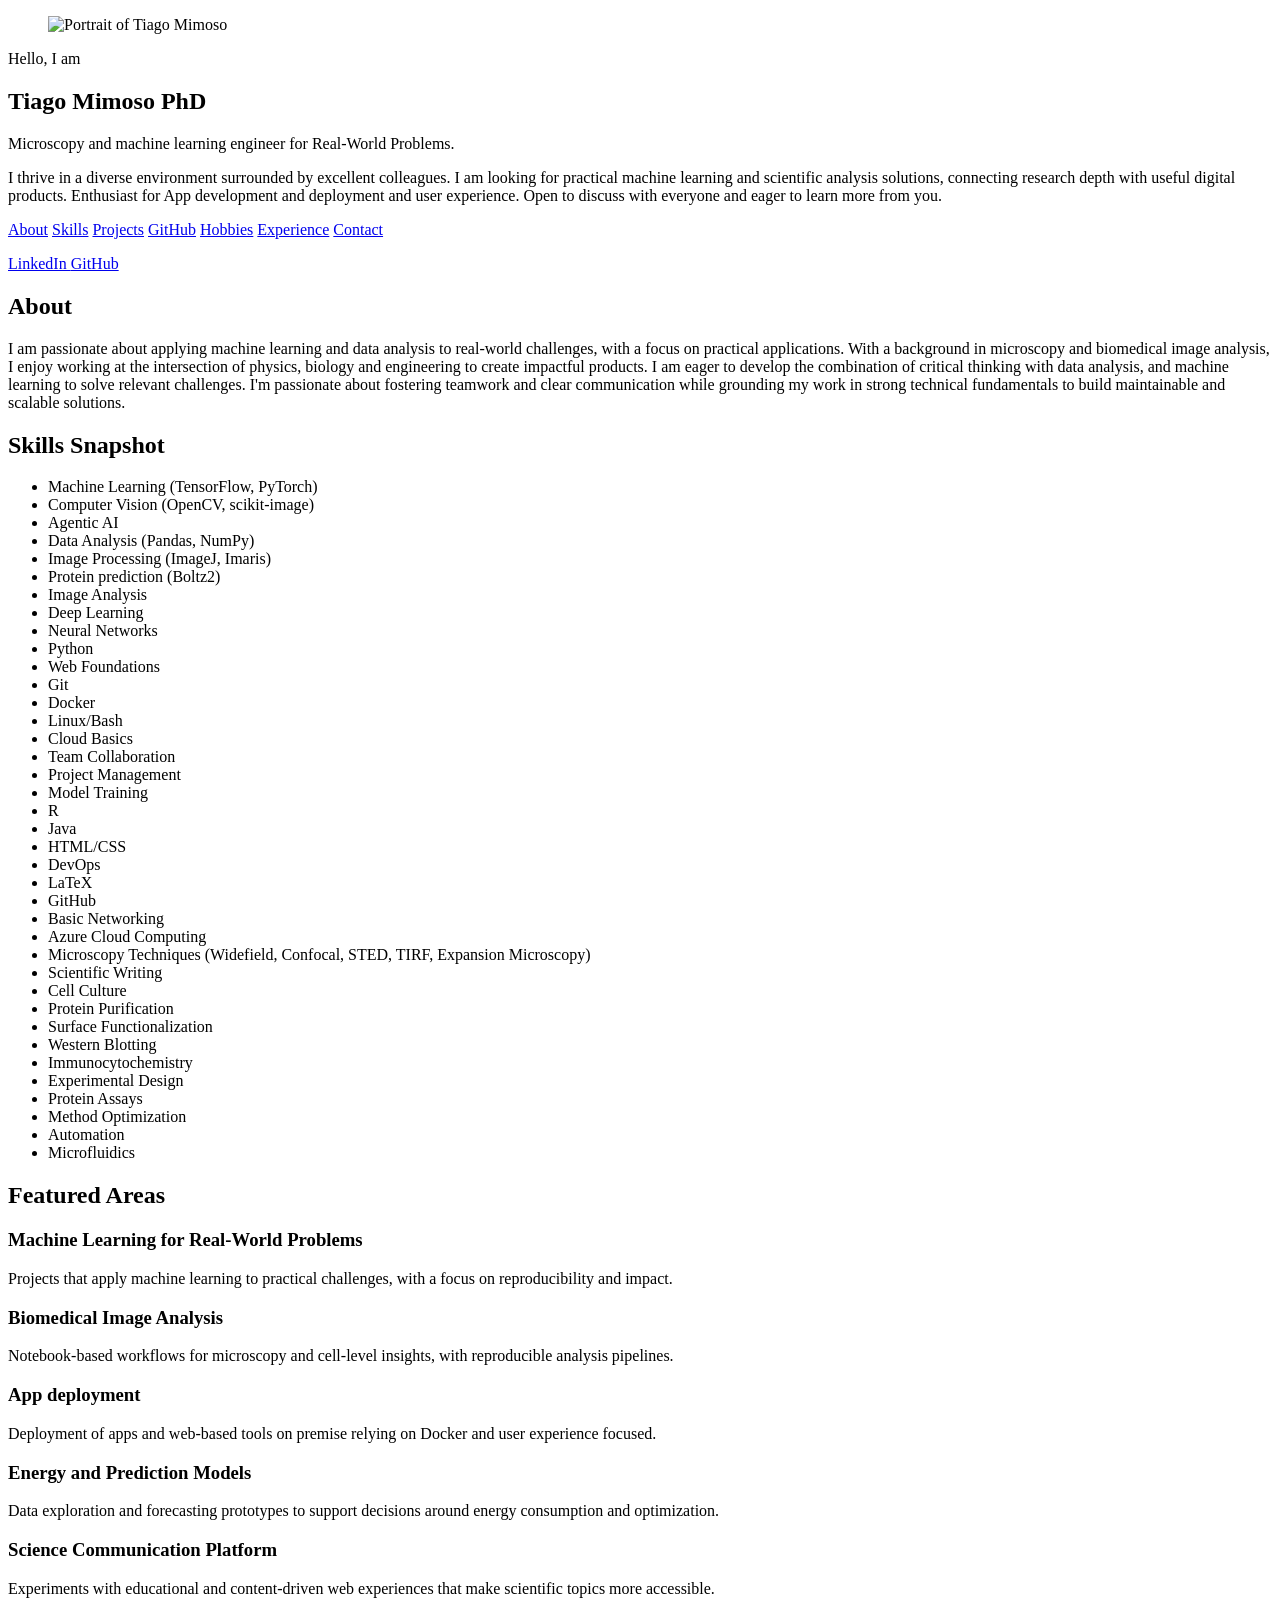
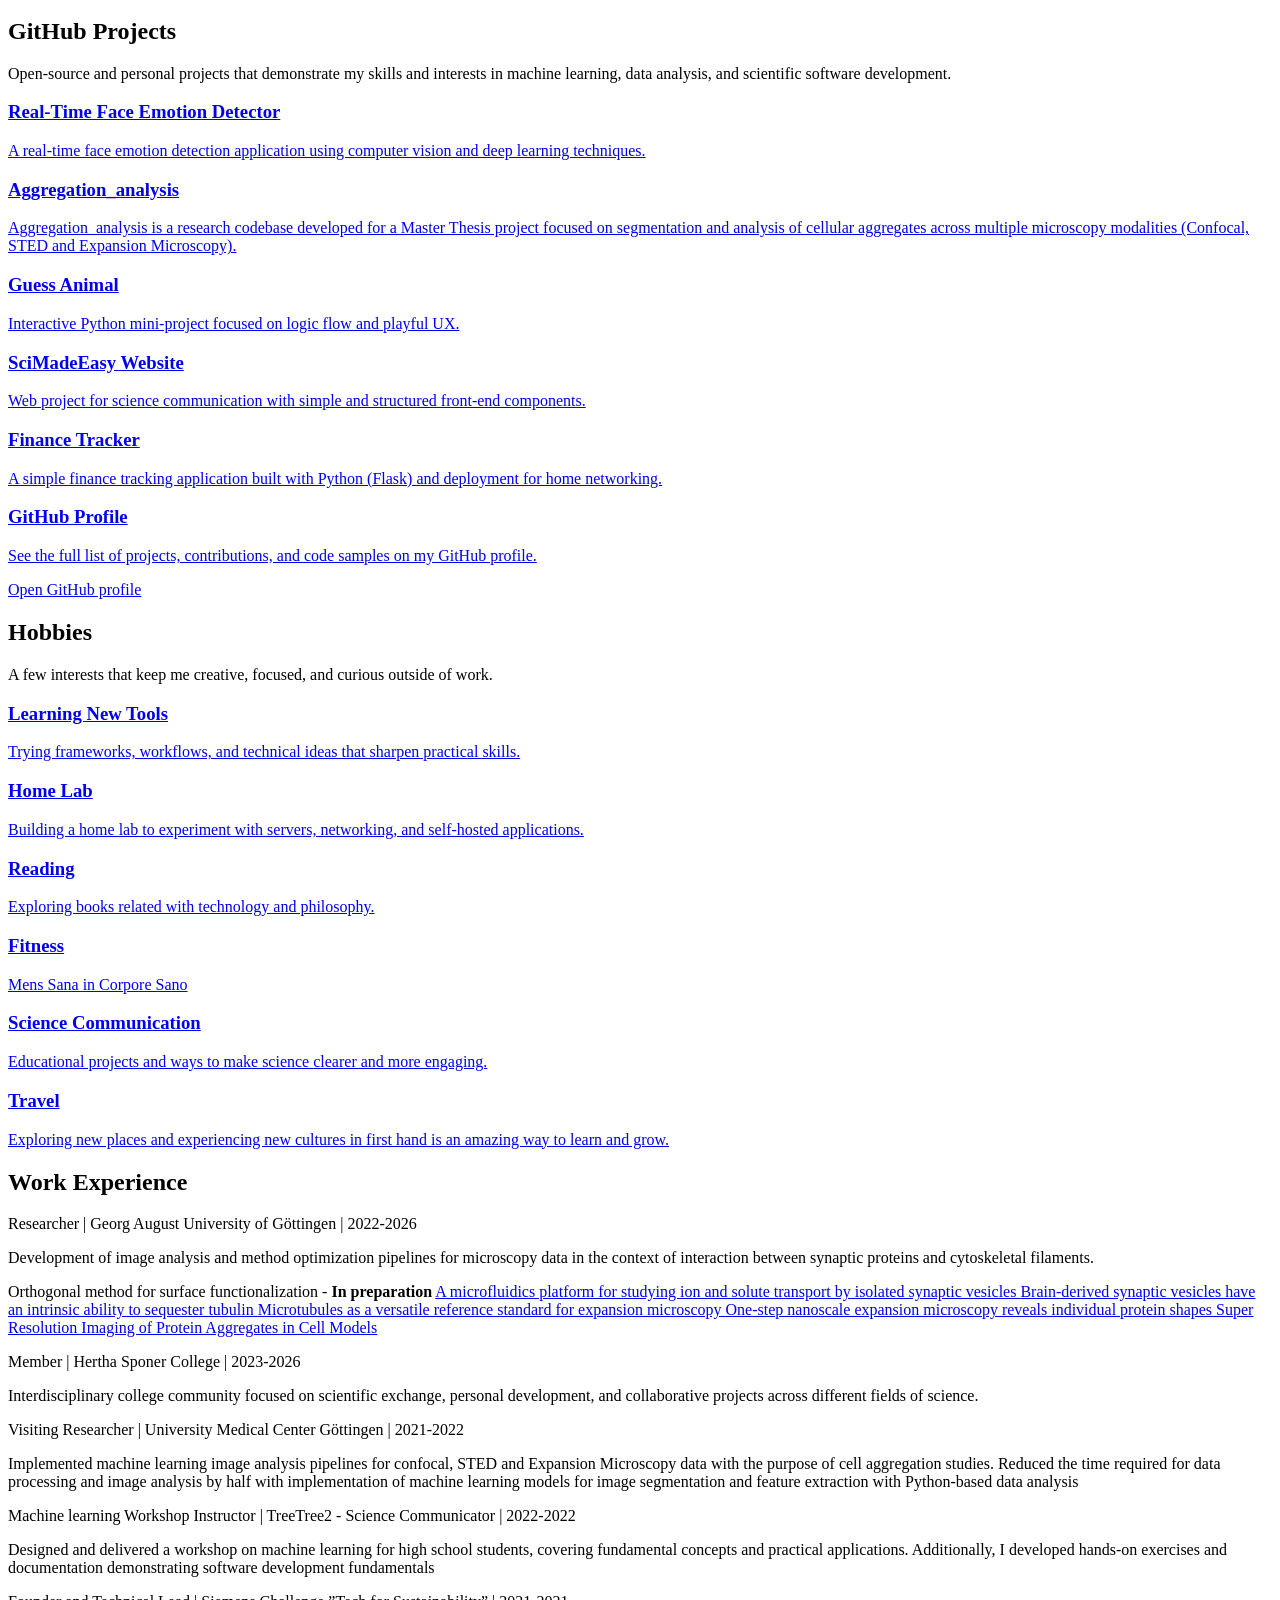
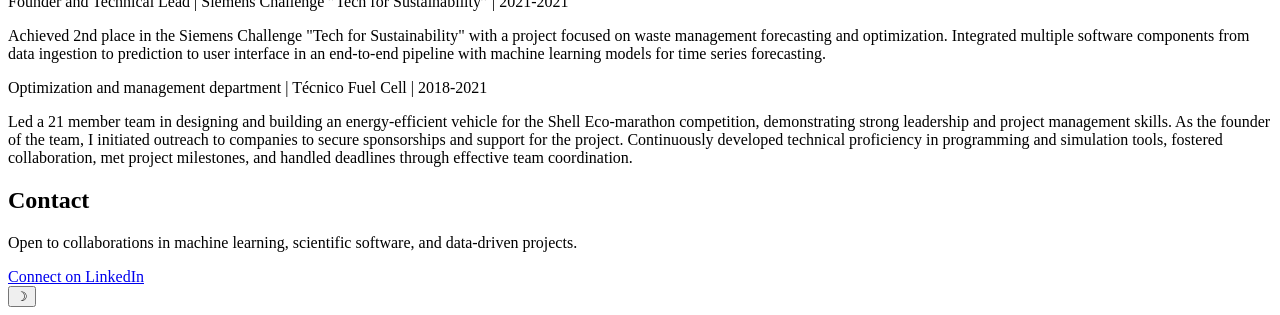
==== index.html @ d2116e16 "Update September 2026" ====
<!DOCTYPE html>
<html lang="en">
	<head>
		<meta charset="UTF-8" />
		<meta name="viewport" content="width=device-width, initial-scale=1.0" />
		<title>Tiago Mimoso | Personal Website</title>
		<meta
			name="description"
			content="Tiago Mimoso's website: Know more about me. I would love to connect."
		/>
		<link rel="preconnect" href="https://fonts.googleapis.com" />
		<link rel="preconnect" href="https://fonts.gstatic.com" crossorigin />
		<link
			href="https://fonts.googleapis.com/css2?family=Space+Grotesk:wght@400;500;700&family=IBM+Plex+Sans:wght@300;400;600&display=swap"
			rel="stylesheet"
		/>
		<link rel="stylesheet" href="styles.css" />
	</head>
	<body>
		<div class="page-shell">
			<aside class="sidebar" aria-label="Profile sidebar">
				<div class="sidebar-inner">
					<div class="sidebar-top">
						<figure class="profile-photo-wrap">
						<img
							class="profile-photo"
							src="Gansaliesel.jpg"
							alt="Portrait of Tiago Mimoso"
						/>
					</figure>

						<div class="sidebar-copy">
							<p class="eyebrow">Hello, I am</p>
							<h1>Tiago Mimoso PhD</h1>
							<p class="headline"> Microscopy and machine learning engineer for Real-World Problems.</p>
						</div>
					</div>
					<div class="sidebar-body">
							<p class="bio">
								I thrive in a diverse environment surrounded by excellent colleagues. I am looking for practical machine learning and scientific analysis solutions, connecting research depth with useful digital products. Enthusiast for App development and deployment and user experience. Open to discuss with everyone and eager to learn more from you.
							</p>

							<nav class="quick-links" aria-label="Quick links">
								<a href="#about">About</a>
								<a href="#skills">Skills</a>
								<a href="#projects">Projects</a>
								<a href="#github-projects">GitHub</a>
								<a href="#hobbies">Hobbies</a>
								<a href="#experience">Experience</a>
								<a href="#contact">Contact</a>
							</nav>
						</div>

                    <p class="footer-name"></p>
                    <div class="footer-links">
                        <a
                            class="linkedin-link"
                            href="https://www.linkedin.com/in/tiago-mimoso"
                            target="_blank"
                            rel="noreferrer noopener"
                        >
                            LinkedIn
                        </a>
                        <a
                            class="linkedin-link"
                            href="https://github.com/TiagoMimoso"
                            target="_blank"
                            rel="noreferrer noopener"
                        >
                            GitHub
                        </a>
                    </div>
					
				</div>
			</aside>

			<main class="content" aria-label="Main content">
				<section id="about" class="panel reveal">
					<h2>About</h2>
					<p>
						I am passionate about applying machine learning and data analysis to real-world challenges, with a focus on practical applications. With a background in microscopy and biomedical image analysis, I enjoy working at the intersection of physics, biology and engineering to create impactful products. I am eager to develop the combination of critical thinking with data analysis, and machine learning to solve relevant challenges. I'm passionate about fostering teamwork and clear communication while grounding my work in strong technical fundamentals to build maintainable and scalable solutions.
					</p>
				</section>

                <section id="skills" class="panel reveal">
					<h2>Skills Snapshot</h2>
					<ul class="tag-list" aria-label="Skills list">
						<li>Machine Learning (TensorFlow, PyTorch)</li>
						<li>Computer Vision (OpenCV, scikit-image)</li>
						<li>Agentic AI</li>
						<li>Data Analysis (Pandas, NumPy)</li>
						<li>Image Processing (ImageJ, Imaris)</li>
						<li>Protein prediction (Boltz2)</li>
						<li>Image Analysis</li>
						<li>Deep Learning</li>
						<li>Neural Networks</li>
						<li>Python</li>
						<li>Web Foundations</li>
						<li>Git</li>
						<li>Docker</li>
						<li>Linux/Bash</li>
						<li>Cloud Basics</li>
						<li>Team Collaboration</li>
						<li>Project Management</li>
						<li>Model Training</li>
						<li>R</li>
						<li>Java</li>
						<li>HTML/CSS</li>
						<li>DevOps</li>
						<li>LaTeX</li>
						<li>GitHub</li>
						<li>Basic Networking</li>
						<li>Azure Cloud Computing</li>
						<li>Microscopy Techniques (Widefield, Confocal, STED, TIRF, Expansion Microscopy)</li>
						<li>Scientific Writing</li>
						<li>Cell Culture</li>
						<li>Protein Purification</li>
						<li>Surface Functionalization</li>
						<li>Western Blotting</li>
						<li>Immunocytochemistry</li>
						<li>Experimental Design</li>
						<li>Protein Assays</li>
						<li>Method Optimization</li>
						<li>Automation</li>
						<li>Microfluidics</li>
					</ul>
				</section>

				<section id="projects" class="panel reveal">
					<h2>Featured Areas</h2>
					<div class="cards">
						<article class="card">
							<h3>Machine Learning for Real-World Problems</h3>
							<p>
								Projects that apply machine learning to practical challenges, with a focus on reproducibility and impact.
							</p>
						</article class="card">
						<article class="card">
							<h3>Biomedical Image Analysis</h3>
							<p>
								Notebook-based workflows for microscopy and cell-level insights, with reproducible analysis pipelines.
							</p>
						</article>
						<article class="card">
							<h3> App deployment</h3>
							<p>
								Deployment of apps and web-based tools on premise relying on Docker and user experience focused.
							</p>
						</article>
						<article class="card">
							<h3>Energy and Prediction Models</h3>
							<p>
								Data exploration and forecasting prototypes to support decisions
								around energy consumption and optimization.
							</p>
						</article>
						<article class="card">
							<h3>Science Communication Platform</h3>
							<p>
								Experiments with educational and content-driven web experiences that make scientific topics more accessible.
							</p>
						</article>
					</div>
				</section>

				<section id="github-projects" class="panel reveal">
					<h2>GitHub Projects</h2>
					<p class="section-intro">
						Open-source and personal projects that demonstrate my skills and interests in machine learning, data analysis, and scientific software development.
					</p>
					<div class="cards">
						<a
							class="card card-project card-clickable"
							href="https://github.com/TiagoMimoso/real-time-face-emotion-detector"
							target="_blank"
							rel="noreferrer noopener"
						>
							<h3>Real-Time Face Emotion Detector</h3>
							<p>
								A real-time face emotion detection application using computer vision and deep learning techniques.
							</p>
						</a>
						<a
							class="card card-project card-clickable"
							href="https://github.com/TiagoMimoso/Aggregation_analysis"
							target="_blank"
							rel="noreferrer noopener"
						>
							<h3>Aggregation_analysis</h3>
							<p>
								Aggregation_analysis is a research codebase developed for a Master Thesis project focused on segmentation and analysis of cellular aggregates across multiple microscopy modalities (Confocal, STED and Expansion Microscopy).
							</p>
						</a>
						<a
							class="card card-project card-clickable"
							href="https://github.com/TiagoMimoso/Guess_animal"
							target="_blank"
							rel="noreferrer noopener"
						>
							<h3>Guess Animal</h3>
							<p>
								Interactive Python mini-project focused on logic flow and playful UX.
							</p>
						</a>
						<a
							class="card card-project card-clickable"
							href="https://github.com/scimadeasyofficial/scimadeasy-website"
							target="_blank"
							rel="noreferrer noopener"
						>
							<h3>SciMadeEasy Website</h3>
							<p>
								Web project for science communication with simple and structured front-end components.
							</p>
						</a>
						<a
							class="card card-project card-clickable"
							href="https://github.com/TiagoMimoso/finace_tracker"
							target="_blank"
							rel="noreferrer noopener"
						>
							<h3>Finance Tracker</h3>
							<p>
								A simple finance tracking application built with Python (Flask) and deployment for home networking.
							</p>
						</a>
						
						<a
							class="card card-project card-clickable"
							href="https://github.com/TiagoMimoso"
							target="_blank"
							rel="noreferrer noopener"
						>
							<h3>GitHub Profile</h3>
							<p>
								See the full list of projects, contributions, and code samples on my GitHub profile.
							</p>
							<span class="card-link">Open GitHub profile</span>
						</a>
					</div>
				</section>

				<section id="hobbies" class="panel reveal">
					<h2>Hobbies</h2>
					<p class="section-intro">
						A few interests that keep me creative, focused, and curious outside of
						work.
					</p>
					<div class="cards hobby-grid" aria-label="Hobbies list">
						<a class="card hobby-card card-clickable" href="hobbies/learning-new-tools.html">
							<h3>Learning New Tools</h3>
							<p>Trying frameworks, workflows, and technical ideas that sharpen practical skills.</p>
						</a>
                        <a class="card hobby-card card-clickable" href="hobbies/home_lab.html">
                            <h3>Home Lab</h3>
                            <p>Building a home lab to experiment with servers, networking, and self-hosted applications.</p>
                        </a>
						<a class="card hobby-card card-clickable" href="hobbies/reading.html">
							<h3>Reading</h3>
							<p>Exploring books related with technology and philosophy.</p>
						</a>
						<a class="card hobby-card card-clickable" href="hobbies/fitness.html">
							<h3>Fitness</h3>
							<p>Mens Sana in Corpore Sano</p>
						</a>
						<a class="card hobby-card card-clickable" href="hobbies/science-communication.html">
							<h3>Science Communication</h3>
							<p>Educational projects and ways to make science clearer and more engaging.</p>
						</a>
						<a class="card hobby-card card-clickable" href="hobbies/travel.html">
							<h3>Travel</h3>
							<p>Exploring new places and experiencing new cultures in first hand is an amazing way to learn and grow.</p>
						</a>
					</div>
				</section>

				<section id="experience" class="panel reveal">
					<h2>Work Experience</h2>
					<div class="experience-list" aria-label="Work experience list">
						<article class="experience-item">
							<p class="experience-meta">Researcher | Georg August University of Göttingen  | 2022-2026
							</p>
							<p>
								Development of image analysis and method optimization pipelines for microscopy data in the context of interaction between synaptic proteins and cytoskeletal filaments.
							</p>
							<div class="publication-links">
								<a>
									Orthogonal method for surface functionalization - <b>In preparation</b>
								</a>
								<a href="https://www.sciencedirect.com/science/article/pii/S0927776526006089" target="_blank" rel="noreferrer noopener">
									A microfluidics platform for studying ion and solute transport by isolated synaptic vesicles
								</a>
								<a href="https://link.springer.com/article/10.1186/s12915-025-02464-9" target="_blank" rel="noreferrer noopener">
									Brain-derived synaptic vesicles have an intrinsic ability to sequester tubulin
								</a>
								<a href="https://www.nature.com/articles/s42003-025-07967-3" target="_blank" rel="noreferrer noopener">
									Microtubules as a versatile reference standard for expansion microscopy
								</a>
								<a href="https://www.nature.com/articles/s41587-024-02431-9" target="_blank" rel="noreferrer noopener">
									One-step nanoscale expansion microscopy reveals individual protein shapes
								</a>
								</a>
								<a href="https://scholar.tecnico.ulisboa.pt/records/Yt6rbT9wZ6e2BvGu6snj0Z91muSqmrFyqPIx" target="_blank" rel="noreferrer noopener">
									Super Resolution Imaging of Protein Aggregates in Cell Models
								</a>
							</div>
						</article>
						<article class="experience-item">
							<p class="experience-meta">Member | Hertha Sponer College | 2023-2026</p>
							<p>
								Interdisciplinary college community focused on scientific exchange, personal development, and collaborative projects across different fields of science.
							</p>
						</article>
						<article class="experience-item">
							<p class="experience-meta">Visiting Researcher | University Medical Center Göttingen | 2021-2022</p>
							<p>
								Implemented machine learning image analysis pipelines for confocal, STED and Expansion Microscopy data with the purpose of cell aggregation studies. Reduced the time required for data processing and image analysis by half with implementation of machine learning models for image segmentation and feature extraction with Python‑based data analysis
							</p>
						</article>
						<article class="experience-item">
							<p class="experience-meta">Machine learning Workshop Instructor | TreeTree2 ‑ Science Communicator | 2022-2022</p>
							<p>
								Designed and delivered a workshop on machine learning for high school students, covering fundamental concepts and practical applications. Additionally, I developed hands‑on exercises and documentation demonstrating software development fundamentals
							</p>
						</article>
						<article class="experience-item">
							<p class="experience-meta">Founder and Technical Lead | Siemens Challenge ”Tech for Sustainability”  | 2021-2021</p>
							<p>
								Achieved 2nd place in the Siemens Challenge "Tech for Sustainability" with a project focused on waste management forecasting and optimization. Integrated multiple software components from data ingestion to prediction to user interface in an end‑to‑end pipeline with machine learning models for time series forecasting.
							</p>
						</article>
						<article class="experience-item">
							<p class="experience-meta"> Optimization and management department | Técnico Fuel Cell | 2018-2021</p>
							<p>
								Led a 21 member team in designing and building an energy‑efficient vehicle for the Shell Eco‑marathon competition, demonstrating strong leadership and project management skills. As the founder of the team, I initiated outreach to companies to secure sponsorships and support for the project. Continuously developed technical proficiency in programming and simulation tools, fostered collaboration, met project milestones, and handled deadlines through effective team coordination.
							</p>
						</article>
						<!-- <article class="experience-item">
							<p class="experience-meta">Research/Project Role | Institution | Year-Year</p>
							<p>
								Summarize the project focus, your responsibilities, and one result that shows impact.
							</p>
						</article> -->
					</div>
				</section>

				<section id="contact" class="panel reveal">
					<h2>Contact</h2>
					<p>
						Open to collaborations in machine learning, scientific software, and
						data-driven projects.
					</p>
					<div class="contact-actions">
						<a
							href="https://www.linkedin.com/in/tiago-mimoso"
							target="_blank"
							rel="noreferrer noopener"
						>
							Connect on LinkedIn
						</a>
					</div>
				</section>
			</main>
		</div>
		<button id="theme-toggle" class="theme-toggle" type="button" aria-label="Toggle color theme">
			&#9789;
		</button>
		<script src="theme.js"></script>
	</body>
</html>
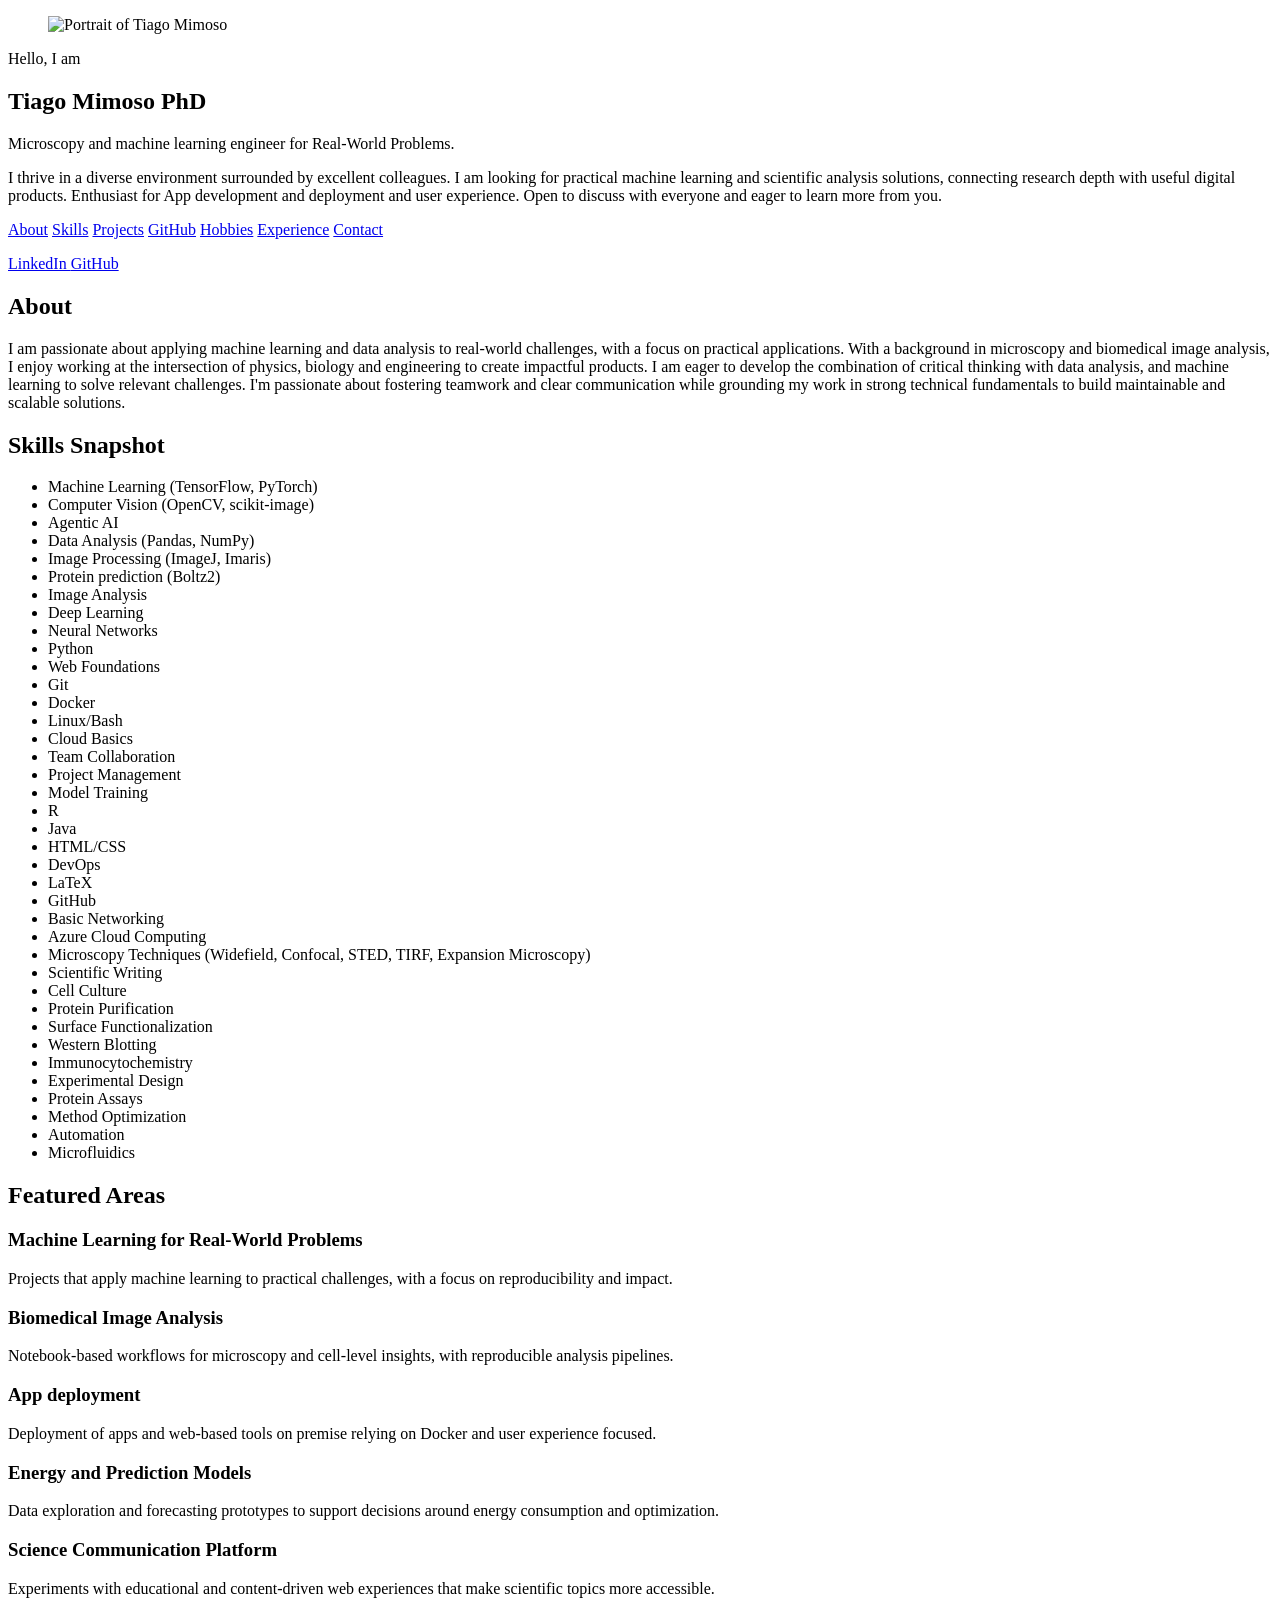
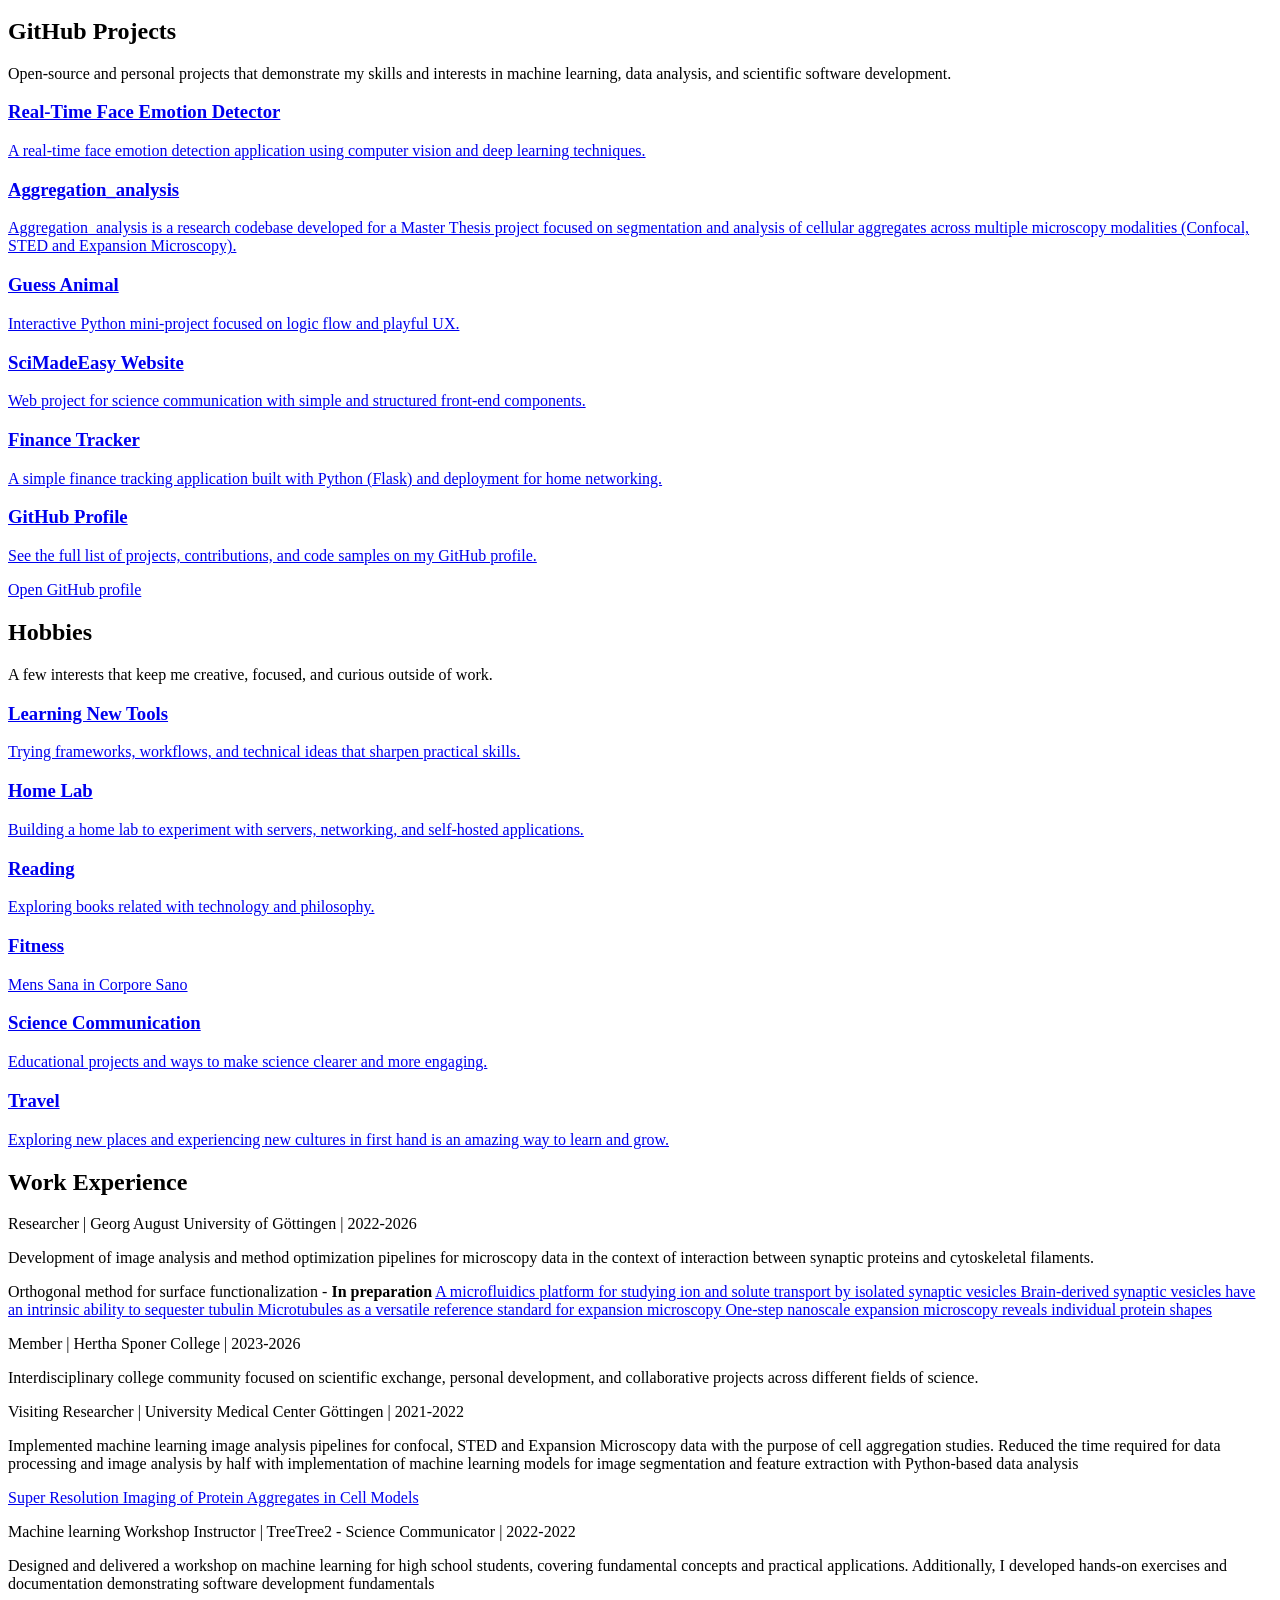
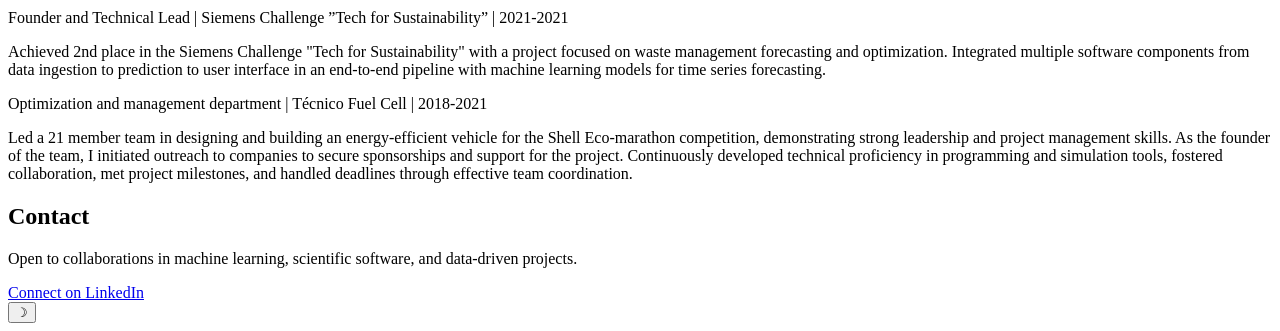
==== commit 009c8bb1: "Placed Master Thesis in the right section" ====
--- a/index.html
+++ b/index.html
@@ -299,23 +299,25 @@
 								<a href="https://www.nature.com/articles/s41587-024-02431-9" target="_blank" rel="noreferrer noopener">
 									One-step nanoscale expansion microscopy reveals individual protein shapes
 								</a>
+							</div>
+						</article>
+						<article class="experience-item">
+							<p class="experience-meta">Member | Hertha Sponer College | 2023-2026</p>
+							<p>
+								Interdisciplinary college community focused on scientific exchange, personal development, and collaborative projects across different fields of science.
+							</p>
+						</article>
+						<article class="experience-item">
+							<p class="experience-meta">Visiting Researcher | University Medical Center Göttingen | 2021-2022</p>
+							<p>
+								Implemented machine learning image analysis pipelines for confocal, STED and Expansion Microscopy data with the purpose of cell aggregation studies. Reduced the time required for data processing and image analysis by half with implementation of machine learning models for image segmentation and feature extraction with Python‑based data analysis
+							</p>
+							<div class="publication-links">
 								</a>
 								<a href="https://scholar.tecnico.ulisboa.pt/records/Yt6rbT9wZ6e2BvGu6snj0Z91muSqmrFyqPIx" target="_blank" rel="noreferrer noopener">
 									Super Resolution Imaging of Protein Aggregates in Cell Models
 								</a>
 							</div>
-						</article>
-						<article class="experience-item">
-							<p class="experience-meta">Member | Hertha Sponer College | 2023-2026</p>
-							<p>
-								Interdisciplinary college community focused on scientific exchange, personal development, and collaborative projects across different fields of science.
-							</p>
-						</article>
-						<article class="experience-item">
-							<p class="experience-meta">Visiting Researcher | University Medical Center Göttingen | 2021-2022</p>
-							<p>
-								Implemented machine learning image analysis pipelines for confocal, STED and Expansion Microscopy data with the purpose of cell aggregation studies. Reduced the time required for data processing and image analysis by half with implementation of machine learning models for image segmentation and feature extraction with Python‑based data analysis
-							</p>
 						</article>
 						<article class="experience-item">
 							<p class="experience-meta">Machine learning Workshop Instructor | TreeTree2 ‑ Science Communicator | 2022-2022</p>
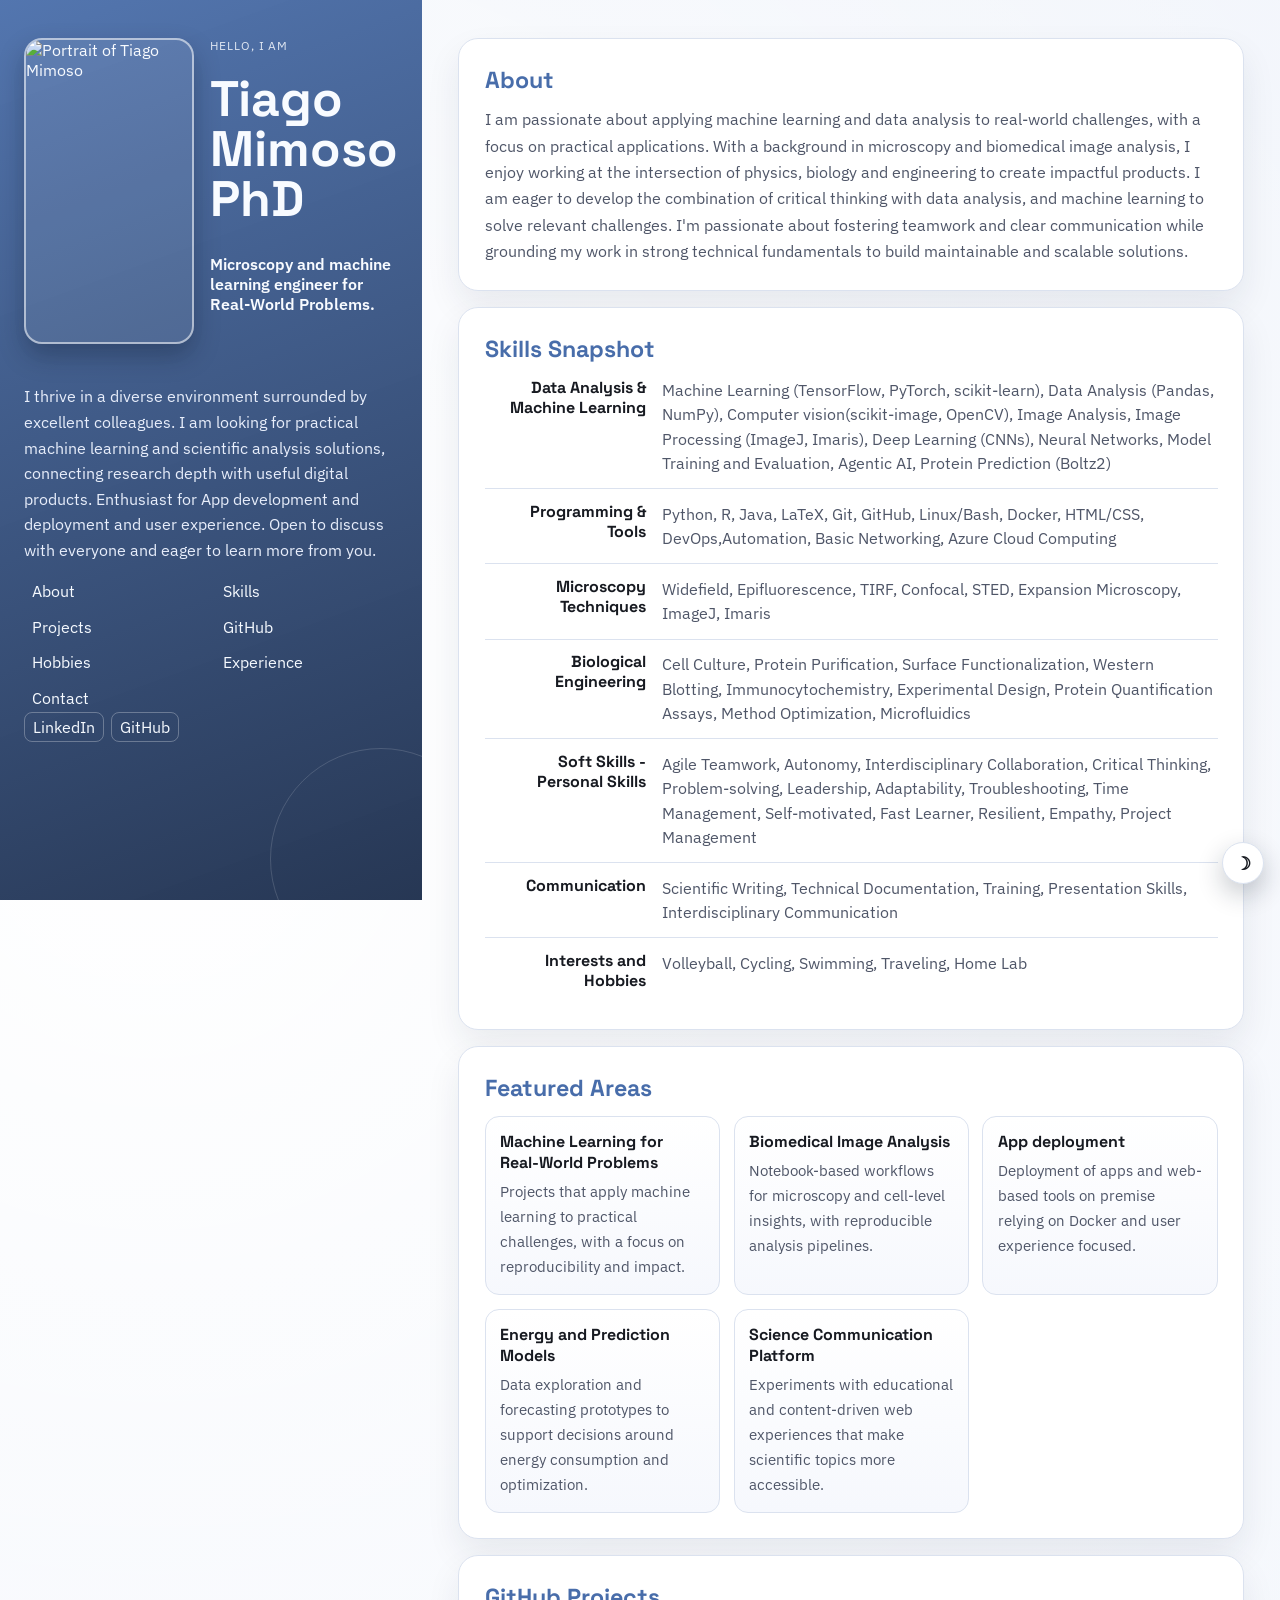
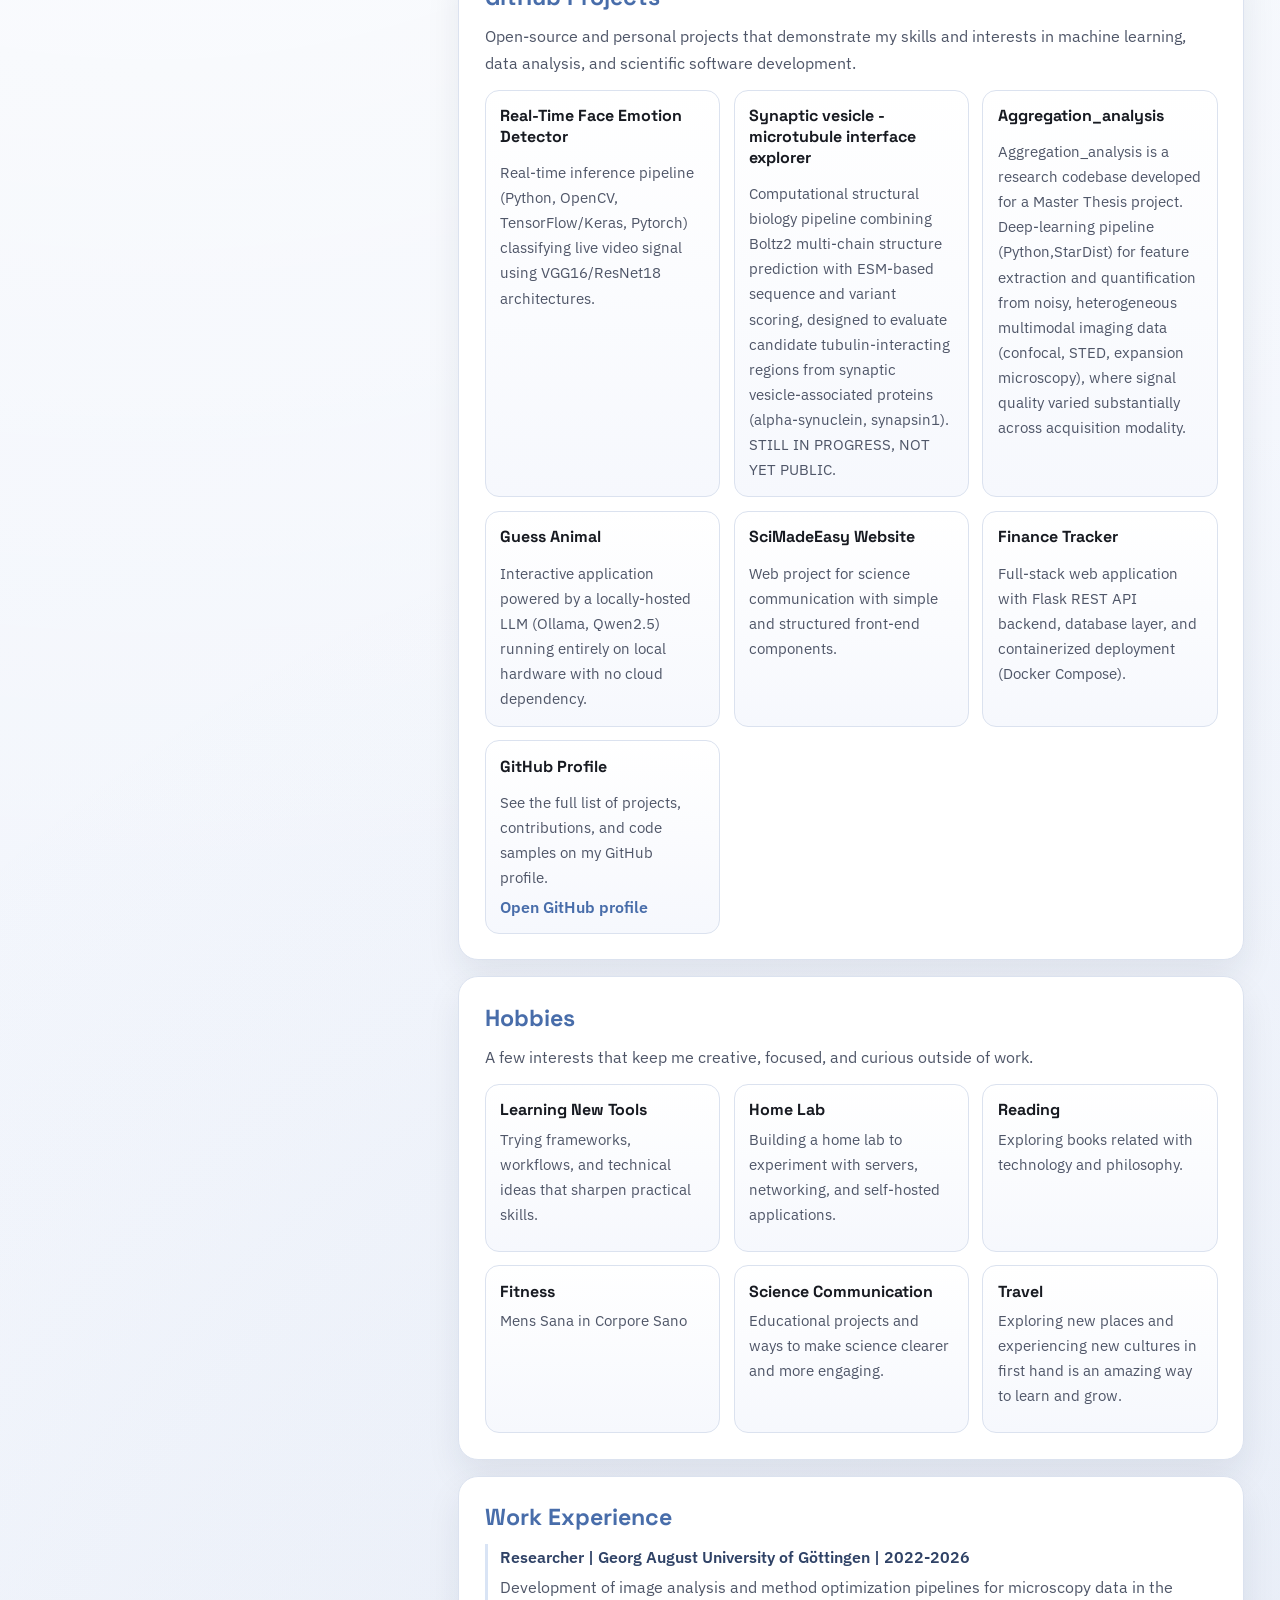
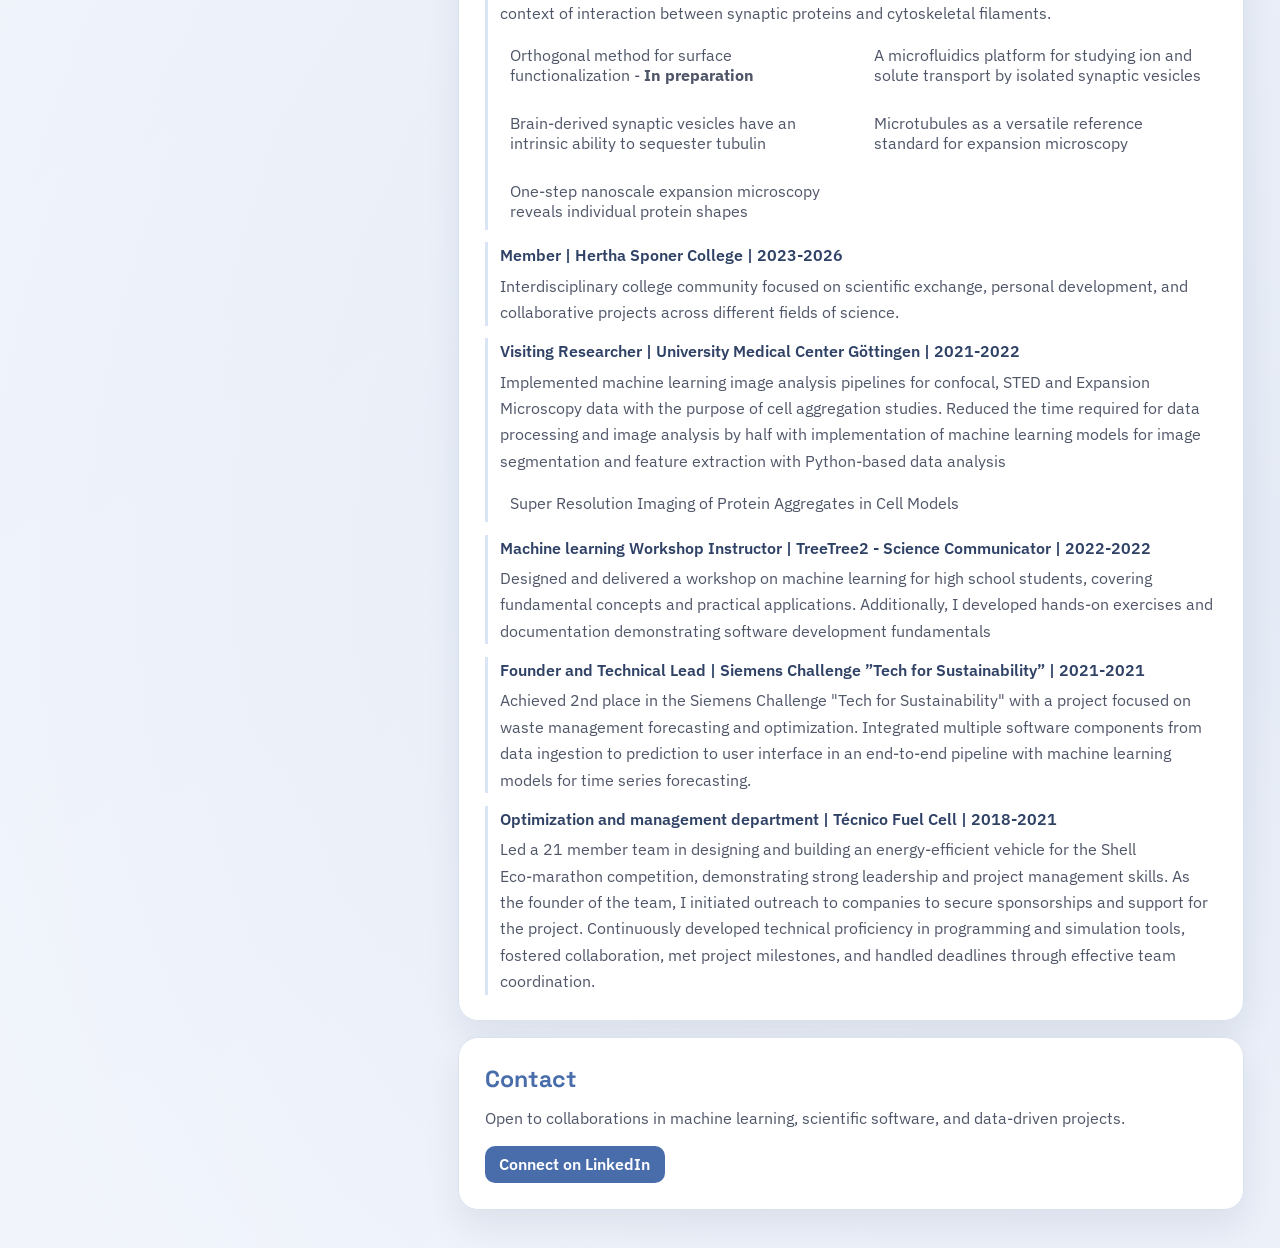
==== commit 4012bc6d: "Update of skills format to categories" ====
--- a/index.html
+++ b/index.html
@@ -84,46 +84,36 @@
 
                 <section id="skills" class="panel reveal">
 					<h2>Skills Snapshot</h2>
-					<ul class="tag-list" aria-label="Skills list">
-						<li>Machine Learning (TensorFlow, PyTorch)</li>
-						<li>Computer Vision (OpenCV, scikit-image)</li>
-						<li>Agentic AI</li>
-						<li>Data Analysis (Pandas, NumPy)</li>
-						<li>Image Processing (ImageJ, Imaris)</li>
-						<li>Protein prediction (Boltz2)</li>
-						<li>Image Analysis</li>
-						<li>Deep Learning</li>
-						<li>Neural Networks</li>
-						<li>Python</li>
-						<li>Web Foundations</li>
-						<li>Git</li>
-						<li>Docker</li>
-						<li>Linux/Bash</li>
-						<li>Cloud Basics</li>
-						<li>Team Collaboration</li>
-						<li>Project Management</li>
-						<li>Model Training</li>
-						<li>R</li>
-						<li>Java</li>
-						<li>HTML/CSS</li>
-						<li>DevOps</li>
-						<li>LaTeX</li>
-						<li>GitHub</li>
-						<li>Basic Networking</li>
-						<li>Azure Cloud Computing</li>
-						<li>Microscopy Techniques (Widefield, Confocal, STED, TIRF, Expansion Microscopy)</li>
-						<li>Scientific Writing</li>
-						<li>Cell Culture</li>
-						<li>Protein Purification</li>
-						<li>Surface Functionalization</li>
-						<li>Western Blotting</li>
-						<li>Immunocytochemistry</li>
-						<li>Experimental Design</li>
-						<li>Protein Assays</li>
-						<li>Method Optimization</li>
-						<li>Automation</li>
-						<li>Microfluidics</li>
-					</ul>
+					<div class="skill-groups" aria-label="Skills grouped by category">
+						<div class="skill-group">
+							<h3>Data Analysis &amp;<br />Machine Learning</h3>
+							<p>Machine Learning (TensorFlow, PyTorch, scikit-learn), Data Analysis (Pandas, NumPy), Computer vision(scikit-image, OpenCV), Image Analysis, Image Processing (ImageJ, Imaris), Deep Learning (CNNs), Neural Networks, Model Training and Evaluation, Agentic AI, Protein Prediction (Boltz2)</p>
+						</div>
+						<div class="skill-group">
+							<h3>Programming &amp;<br />Tools</h3>
+							<p>Python, R, Java, LaTeX, Git, GitHub, Linux/Bash, Docker, HTML/CSS, DevOps,Automation, Basic Networking, Azure Cloud Computing</p>
+						</div>
+						<div class="skill-group">
+							<h3>Microscopy<br />Techniques</h3>
+							<p>Widefield, Epifluorescence, TIRF, Confocal, STED, Expansion Microscopy, ImageJ, Imaris</p>
+						</div>
+						<div class="skill-group">
+							<h3>Biological<br />Engineering</h3>
+							<p>Cell Culture, Protein Purification, Surface Functionalization, Western Blotting, Immunocytochemistry, Experimental Design, Protein Quantification Assays, Method Optimization, Microfluidics</p>
+						</div>
+						<div class="skill-group">
+							<h3>Soft Skills -<br />Personal Skills</h3>
+							<p>Agile Teamwork, Autonomy, Interdisciplinary Collaboration, Critical Thinking, Problem-solving, Leadership, Adaptability, Troubleshooting, Time Management, Self-motivated, Fast Learner, Resilient, Empathy, Project Management</p>
+						</div>
+						<div class="skill-group">
+							<h3>Communication</h3>
+							<p>Scientific Writing, Technical Documentation, Training, Presentation Skills, Interdisciplinary Communication</p>
+						</div>
+						<div class="skill-group">
+							<h3>Interests and<br />Hobbies</h3>
+							<p>Volleyball, Cycling, Swimming, Traveling, Home Lab</p>
+						</div>
+					</div>
 				</section>
 
 				<section id="projects" class="panel reveal">
@@ -150,8 +140,7 @@
 						<article class="card">
 							<h3>Energy and Prediction Models</h3>
 							<p>
-								Data exploration and forecasting prototypes to support decisions
-								around energy consumption and optimization.
+								Data exploration and forecasting prototypes to support decisions around energy consumption and optimization.
 							</p>
 						</article>
 						<article class="card">
@@ -177,9 +166,19 @@
 						>
 							<h3>Real-Time Face Emotion Detector</h3>
 							<p>
-								A real-time face emotion detection application using computer vision and deep learning techniques.
-							</p>
-						</a>
+								Real‑time inference pipeline (Python, OpenCV, TensorFlow/Keras, Pytorch) classifying live video signal using VGG16/ResNet18 architectures.
+							</p>
+						</a>
+						<a
+							class="card card-project card-clickable"
+							target="_blank"
+							rel = "noreferrer noopener"
+						>
+							<h3>Synaptic vesicle - microtubule interface explorer </h3>
+							<p>
+								 Computational structural biology pipeline combining Boltz2 multi‑chain structure prediction with ESM‑based sequence and variant scoring, designed to evaluate candidate tubulin‑interacting regions from synaptic vesicle‑associated proteins (alpha‑synuclein, synapsin1). STILL IN PROGRESS, NOT YET PUBLIC.
+							</p>
+					</a>
 						<a
 							class="card card-project card-clickable"
 							href="https://github.com/TiagoMimoso/Aggregation_analysis"
@@ -188,7 +187,7 @@
 						>
 							<h3>Aggregation_analysis</h3>
 							<p>
-								Aggregation_analysis is a research codebase developed for a Master Thesis project focused on segmentation and analysis of cellular aggregates across multiple microscopy modalities (Confocal, STED and Expansion Microscopy).
+								Aggregation_analysis is a research codebase developed for a Master Thesis project. Deep‑learning pipeline (Python,StarDist) for feature extraction and quantification from noisy, heterogeneous multimodal imaging data (confocal, STED, expansion microscopy), where signal quality varied substantially across acquisition modality.
 							</p>
 						</a>
 						<a
@@ -199,7 +198,7 @@
 						>
 							<h3>Guess Animal</h3>
 							<p>
-								Interactive Python mini-project focused on logic flow and playful UX.
+								Interactive application powered by a locally‑hosted LLM (Ollama, Qwen2.5) running entirely on local hardware with no cloud dependency.
 							</p>
 						</a>
 						<a
@@ -221,7 +220,7 @@
 						>
 							<h3>Finance Tracker</h3>
 							<p>
-								A simple finance tracking application built with Python (Flask) and deployment for home networking.
+								Full‑stack web application with Flask REST API backend, database layer, and containerized deployment (Docker Compose).
 							</p>
 						</a>
 						
--- a/styles.css
+++ b/styles.css
@@ -0,0 +1,604 @@
+:root {
+  --accent: #486daa;
+  --accent-soft: #d9e4f5;
+  --ink: #171a21;
+  --muted: #4f5668;
+  --paper: #f6f8fc;
+  --panel: #ffffff;
+  --border: #dbe2ef;
+  --radius-lg: 20px;
+  --radius-md: 14px;
+  --shadow-soft: 0 16px 34px rgba(25, 40, 70, 0.08);
+  --card-bg-start: #ffffff;
+  --card-bg-end: #f6f8fd;
+  --tag-bg: #fbfcff;
+  --tag-text: #2f4266;
+}
+
+:root[data-theme="dark"] {
+  --ink: #e7ecf7;
+  --muted: #b8c3d8;
+  --paper: #0f1523;
+  --panel: #151e30;
+  --border: #2a3754;
+  --accent-soft: #35517f;
+  --shadow-soft: 0 16px 34px rgba(4, 8, 16, 0.45);
+  --card-bg-start: #1b2539;
+  --card-bg-end: #172033;
+  --tag-bg: #1c273a;
+  --tag-text: #d4e1f7;
+}
+
+* {
+  box-sizing: border-box;
+}
+
+html {
+  scroll-behavior: smooth;
+}
+
+body {
+  margin: 0;
+  min-height: 100vh;
+  font-family: "IBM Plex Sans", "Segoe UI", sans-serif;
+  color: var(--ink);
+  background:
+    radial-gradient(circle at 12% 18%, #ffffff 0%, rgba(255, 255, 255, 0) 45%),
+    radial-gradient(circle at 90% 85%, rgba(72, 109, 170, 0.11) 0%, rgba(72, 109, 170, 0) 45%),
+    linear-gradient(145deg, #eff3fa 0%, #f8faff 100%);
+  transition: background-color 280ms ease, color 280ms ease;
+}
+
+:root[data-theme="dark"] body {
+  background:
+    radial-gradient(circle at 12% 18%, rgba(96, 140, 215, 0.2) 0%, rgba(96, 140, 215, 0) 42%),
+    radial-gradient(circle at 90% 85%, rgba(30, 42, 66, 0.7) 0%, rgba(30, 42, 66, 0) 42%),
+    linear-gradient(145deg, #0a0f1b 0%, #121b2d 100%);
+}
+
+.page-shell {
+  display: grid;
+  grid-template-columns: minmax(280px, 33vw) 1fr;
+  min-height: 100vh;
+}
+
+.sidebar {
+  position: sticky;
+  top: 0;
+  align-self: start;
+  min-height: 100vh;
+  padding: 2.4rem 1.5rem;
+  background:
+    linear-gradient(160deg, rgba(72, 109, 170, 0.94) 0%, rgba(30, 47, 77, 0.96) 100%);
+  color: #f8fbff;
+  overflow: hidden;
+}
+
+:root[data-theme="dark"] .sidebar {
+  background:
+    linear-gradient(160deg, rgba(35, 52, 86, 0.98) 0%, rgba(13, 21, 36, 0.98) 100%);
+}
+
+.sidebar::after {
+  content: "";
+  position: absolute;
+  width: 220px;
+  height: 220px;
+  border-radius: 50%;
+  right: -70px;
+  bottom: -70px;
+  border: 1px solid rgba(255, 255, 255, 0.15);
+}
+
+.sidebar-inner {
+  position: relative;
+  z-index: 1;
+  max-width: 400px;
+  min-height: calc(100vh - 4.8rem);
+  display: flex;
+  flex-direction: column;
+}
+
+.sidebar-top {
+  display: grid;
+  grid-template-columns: minmax(150px, 170px) minmax(0, 1fr);
+  gap: 1rem;
+  align-items: start;
+}
+
+.sidebar-copy {
+  display: grid;
+  gap: 0.85rem;
+}
+
+.sidebar-body {
+  display: grid;
+  gap: 0.85rem;
+  width: 100%;
+  margin-top: 0.5rem;
+}
+
+.profile-photo-wrap {
+  margin: 0 0 1rem;
+}
+
+.profile-photo {
+  display: block;
+  width: min(170px, 42vw);
+  aspect-ratio: 1 / 1.8;
+  object-fit: cover;
+  border-radius: 18px;
+  border: 2px solid rgba(255, 255, 255, 0.55);
+  box-shadow: 0 12px 26px rgba(11, 20, 35, 0.3);
+  background: rgba(255, 255, 255, 0.08);
+}
+
+.profile-photo-wrap figcaption {
+  margin-top: 0.45rem;
+  max-width: 24ch;
+  font-size: 0.75rem;
+  line-height: 1.35;
+  color: rgba(247, 250, 255, 0.84);
+}
+
+.eyebrow {
+  margin: 0;
+  letter-spacing: 0.08em;
+  text-transform: uppercase;
+  font-size: 0.73rem;
+  opacity: 0.85;
+}
+
+h1,
+h2,
+h3 {
+  font-family: "Space Grotesk", "Trebuchet MS", sans-serif;
+  margin: 0;
+}
+
+h1 {
+  margin-top: 0.5rem;
+  font-size: clamp(2rem, 3.9vw, 3.2rem);
+  line-height: 1;
+}
+
+.headline {
+  margin: 1rem 0 0;
+  font-weight: 600;
+  max-width: 26ch;
+}
+
+.bio {
+  margin: 1rem 0 0;
+  line-height: 1.6;
+  color: #e8eefb;
+  max-width: none;
+}
+
+.quick-links {
+  margin-top: 0;
+  display: grid;
+  grid-template-columns: repeat(2, minmax(0, 1fr));
+  gap: 0.45rem;
+}
+
+.quick-links a,
+.linkedin-link {
+  color: #f6faff;
+  text-decoration: none;
+  padding: 0.26rem 0.5rem;
+  border-radius: 8px;
+  transition: background-color 220ms ease, transform 220ms ease;
+}
+
+.quick-links a {
+  display: block;
+  width: 100%;
+  box-sizing: border-box;
+}
+
+.theme-toggle {
+  position: fixed;
+  right: 1rem;
+  bottom: 1rem;
+  z-index: 2147483647;
+  width: 2.6rem;
+  height: 2.6rem;
+  padding: 0;
+  border-radius: 999px;
+  border: 1px solid var(--border);
+  background: var(--panel);
+  color: var(--ink);
+  box-shadow: 0 10px 26px rgba(18, 29, 47, 0.24);
+  display: grid;
+  place-items: center;
+  font: inherit;
+  font-size: 1.15rem;
+  line-height: 1;
+  font-weight: 600;
+  cursor: pointer;
+  isolation: isolate;
+  transition: transform 220ms ease, background-color 220ms ease, box-shadow 220ms ease;
+}
+
+.theme-toggle:hover {
+  background-color: var(--card-bg-end);
+  transform: translateY(-1px);
+  box-shadow: 0 14px 30px rgba(18, 29, 47, 0.28);
+}
+
+.quick-links a:hover,
+.linkedin-link:hover {
+  background-color: rgba(255, 255, 255, 0.12);
+  transform: translateX(4px);
+}
+
+.linkedin-link {
+  border: 1px solid rgba(255, 255, 255, 0.28);
+}
+
+.sidebar-footer {
+  margin-top: auto;
+  padding-top: 1rem;
+  border-top: 1px solid rgba(255, 255, 255, 0.18);
+  display: grid;
+  gap: 0.55rem;
+}
+
+.footer-name {
+  margin: 0;
+  font-size: 0.87rem;
+  font-weight: 600;
+  color: #f6faff;
+}
+
+.footer-links {
+  display: flex;
+  gap: 0.45rem;
+  flex-wrap: wrap;
+}
+
+.content {
+  padding: 2.4rem clamp(1rem, 2.8vw, 2.4rem);
+  display: grid;
+  gap: 1rem;
+}
+
+.panel {
+  background: var(--panel);
+  border: 1px solid var(--border);
+  border-radius: var(--radius-lg);
+  padding: clamp(1.1rem, 2vw, 1.7rem);
+  box-shadow: var(--shadow-soft);
+}
+
+.panel h2 {
+  color: var(--accent);
+  margin-bottom: 0.7rem;
+  font-size: clamp(1.2rem, 2.2vw, 1.45rem);
+}
+
+.panel p {
+  margin: 0;
+  line-height: 1.65;
+  color: var(--muted);
+}
+
+.section-intro {
+  margin-bottom: 0.85rem !important;
+}
+
+.cards {
+  margin-top: 0.8rem;
+  display: grid;
+  grid-template-columns: repeat(auto-fit, minmax(200px, 1fr));
+  gap: 0.85rem;
+}
+
+.card {
+  background: linear-gradient(180deg, var(--card-bg-start) 0%, var(--card-bg-end) 100%);
+  border: 1px solid var(--border);
+  border-radius: var(--radius-md);
+  padding: 0.9rem;
+}
+
+.card h3 {
+  font-size: 1rem;
+  color: var(--ink);
+  margin-bottom: 0.38rem;
+}
+
+.card p {
+  font-size: 0.95rem;
+}
+
+.card-project {
+  display: flex;
+  flex-direction: column;
+  gap: 0.45rem;
+}
+
+.card-clickable {
+  text-decoration: none;
+  color: inherit;
+  cursor: pointer;
+}
+
+.card-clickable:hover {
+  transform: translateY(-2px);
+  box-shadow: 0 14px 26px rgba(18, 29, 47, 0.2);
+}
+
+:root[data-theme="dark"] .card-clickable:hover {
+  box-shadow: 0 14px 26px rgba(4, 8, 16, 0.5);
+}
+
+.card-link {
+  display: inline-block;
+  width: fit-content;
+  margin-top: auto;
+  text-decoration: none;
+  color: var(--accent);
+  font-weight: 600;
+  border-bottom: 1px solid transparent;
+  transition: border-color 220ms ease, transform 220ms ease;
+}
+
+.card-link:hover {
+  border-color: rgba(72, 109, 170, 0.45);
+  transform: translateX(2px);
+}
+
+.experience-list {
+  display: grid;
+  gap: 0.8rem;
+}
+
+.experience-item {
+  border-left: 3px solid var(--accent-soft);
+  padding-left: 0.75rem;
+}
+
+.experience-meta {
+  font-weight: 600;
+  color: var(--tag-text) !important;
+  margin-bottom: 0.25rem !important;
+}
+
+.tag-list {
+  margin: 0;
+  padding: 0;
+  list-style: none;
+  display: flex;
+  flex-wrap: wrap;
+  gap: 0.56rem;
+}
+
+.tag-list li {
+  border: 1px solid var(--accent-soft);
+  background: var(--tag-bg);
+  color: var(--tag-text);
+  border-radius: 999px;
+  padding: 0.35rem 0.75rem;
+  font-size: 0.9rem;
+}
+
+.skill-groups {
+  display: grid;
+  gap: 0;
+}
+
+.skill-group {
+  display: grid;
+  grid-template-columns: minmax(150px, 22%) minmax(0, 1fr);
+  gap: 1rem;
+  align-items: start;
+  padding: 0.8rem 0;
+  border-top: 1px solid var(--border);
+}
+
+.skill-group:first-child {
+  border-top: 0;
+  padding-top: 0.2rem;
+}
+
+.skill-group h3 {
+  font-size: 1rem;
+  line-height: 1.25;
+  color: var(--ink);
+  text-align: right;
+}
+
+.skill-group p {
+  font-size: 0.98rem;
+  line-height: 1.55;
+}
+
+.hobby-grid {
+  margin-top: 0.3rem;
+}
+
+.hobby-card p {
+  margin-bottom: 0.6rem;
+}
+
+.contact-actions {
+  margin-top: 0.9rem;
+}
+
+.contact-actions a {
+  text-decoration: none;
+  font-weight: 600;
+  color: white;
+  background: var(--accent);
+  border-radius: 10px;
+  display: inline-block;
+  padding: 0.55rem 0.9rem;
+  transition: transform 220ms ease, box-shadow 220ms ease;
+}
+
+.contact-actions a:hover {
+  transform: translateY(-2px);
+  box-shadow: 0 12px 20px rgba(72, 109, 170, 0.22);
+}
+
+.reveal {
+  opacity: 0;
+  transform: translateY(14px);
+  animation: enter 580ms ease forwards;
+}
+
+.reveal:nth-of-type(2) {
+  animation-delay: 90ms;
+}
+
+.reveal:nth-of-type(3) {
+  animation-delay: 180ms;
+}
+
+/* Publication links grid */
+.publication-links {
+  display: grid;
+  grid-template-columns: repeat(auto-fit, minmax(240px, 1fr));
+  gap: 0.6rem;
+  margin-top: 0.6rem;
+}
+
+.publication-links a {
+  display: block;
+  padding: 0.5rem 0.6rem;
+  border-radius: 8px;
+  background: transparent;
+  color: var(--muted);
+  text-decoration: none;
+  border: 1px solid transparent;
+  transition: background-color 180ms ease, transform 180ms ease, border-color 180ms ease;
+}
+
+.publication-links a:hover {
+  background-color: rgba(72, 109, 170, 0.06);
+  color: var(--ink);
+  transform: translateX(4px);
+  border-color: var(--border);
+}
+.reveal:nth-of-type(4) {
+  animation-delay: 270ms;
+}
+
+.reveal:nth-of-type(5) {
+  animation-delay: 360ms;
+}
+
+.reveal:nth-of-type(6) {
+  animation-delay: 450ms;
+}
+
+.reveal:nth-of-type(7) {
+  animation-delay: 540ms;
+}
+
+.reveal:nth-of-type(8) {
+  animation-delay: 630ms;
+}
+
+.subpage-shell {
+  max-width: 980px;
+  margin: 0 auto;
+  padding: 1.25rem;
+}
+
+.subpage-topbar {
+  display: flex;
+  justify-content: space-between;
+  align-items: center;
+  margin-bottom: 0.9rem;
+}
+
+.back-link {
+  text-decoration: none;
+  color: var(--accent);
+  font-weight: 600;
+}
+
+.back-link:hover {
+  text-decoration: underline;
+}
+
+.subpage-hero {
+  margin-bottom: 0.8rem;
+}
+
+.customize-note {
+  margin-top: 1rem;
+  padding: 0.9rem;
+  border: 1px dashed var(--accent-soft);
+  border-radius: 10px;
+  background: rgba(72, 109, 170, 0.05);
+}
+
+@keyframes enter {
+  to {
+    opacity: 1;
+    transform: translateY(0);
+  }
+}
+
+@media (max-width: 920px) {
+  .page-shell {
+    grid-template-columns: 1fr;
+  }
+
+  .sidebar {
+    position: relative;
+    min-height: auto;
+    border-bottom-left-radius: 24px;
+    border-bottom-right-radius: 24px;
+  }
+
+  .sidebar-inner {
+    max-width: none;
+    min-height: auto;
+  }
+
+  .sidebar-top {
+    grid-template-columns: 1fr;
+  }
+
+  .sidebar-footer {
+    margin-top: 1rem;
+  }
+
+  .profile-photo {
+    width: min(150px, 45vw);
+  }
+
+  .content {
+    padding-top: 1.2rem;
+  }
+
+  .subpage-topbar {
+    flex-direction: column;
+    align-items: flex-start;
+    gap: 0.65rem;
+  }
+
+  .quick-links {
+    grid-template-columns: 1fr;
+  }
+
+  .skill-group {
+  grid-template-columns: minmax(125px, 28%) minmax(0, 1fr);
+  gap: 0.75rem;
+  }
+}
+
+@media (max-width: 560px) {
+  .skill-group {
+    display: block;
+  }
+
+  .skill-group h3 {
+    margin-bottom: 0.25rem;
+    text-align: left;
+  }
+}
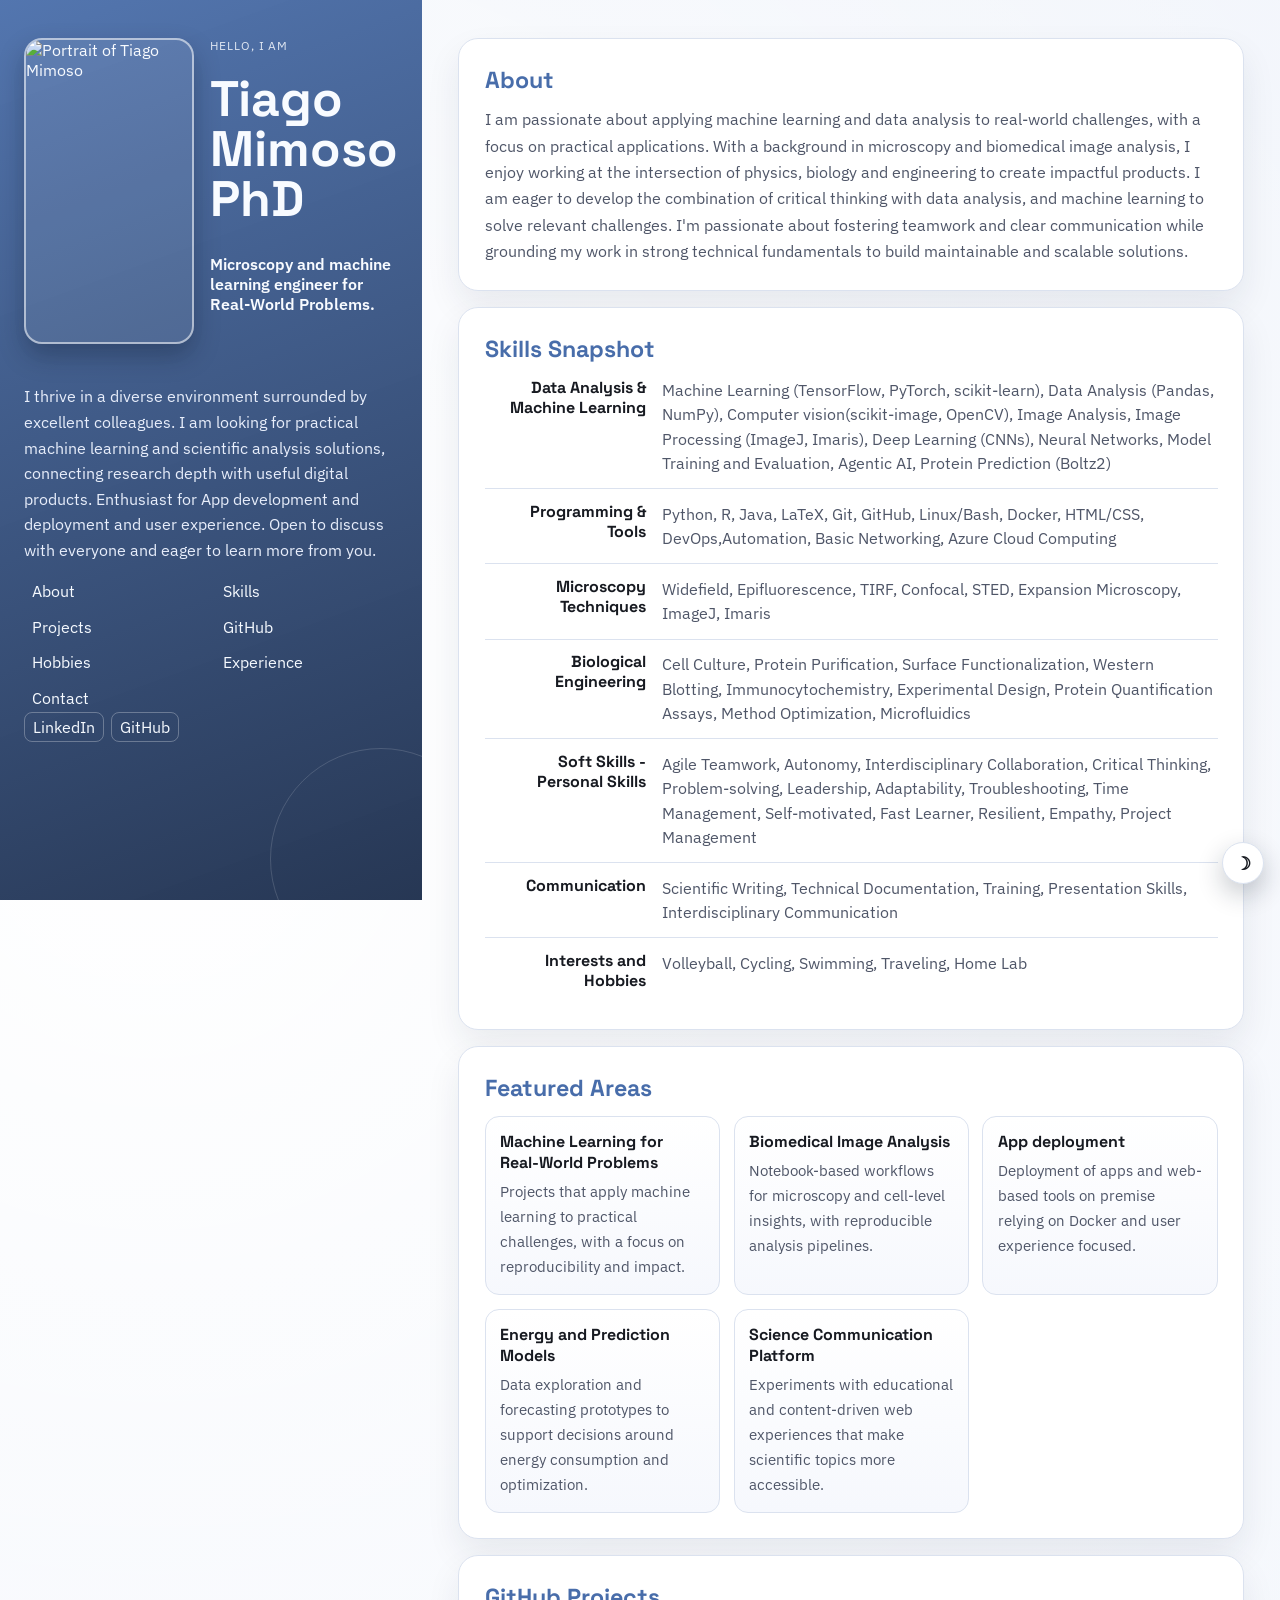
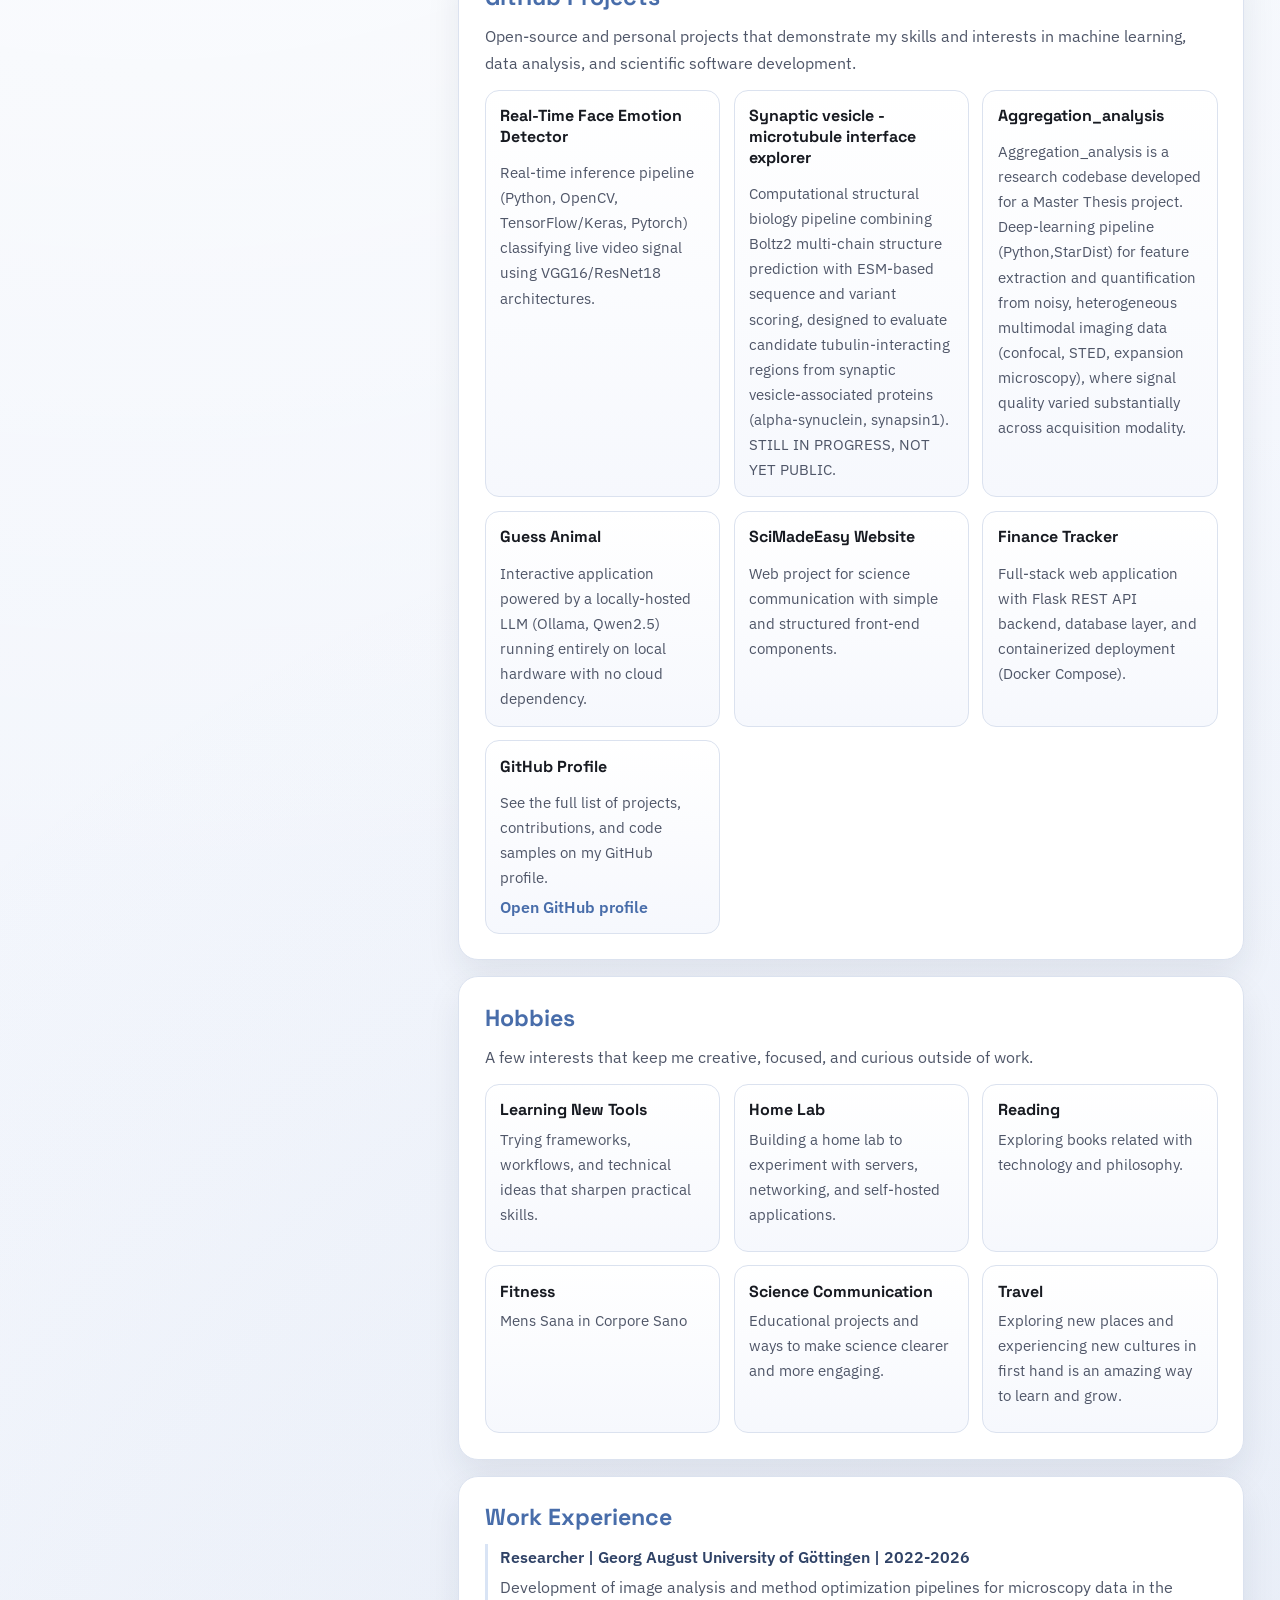
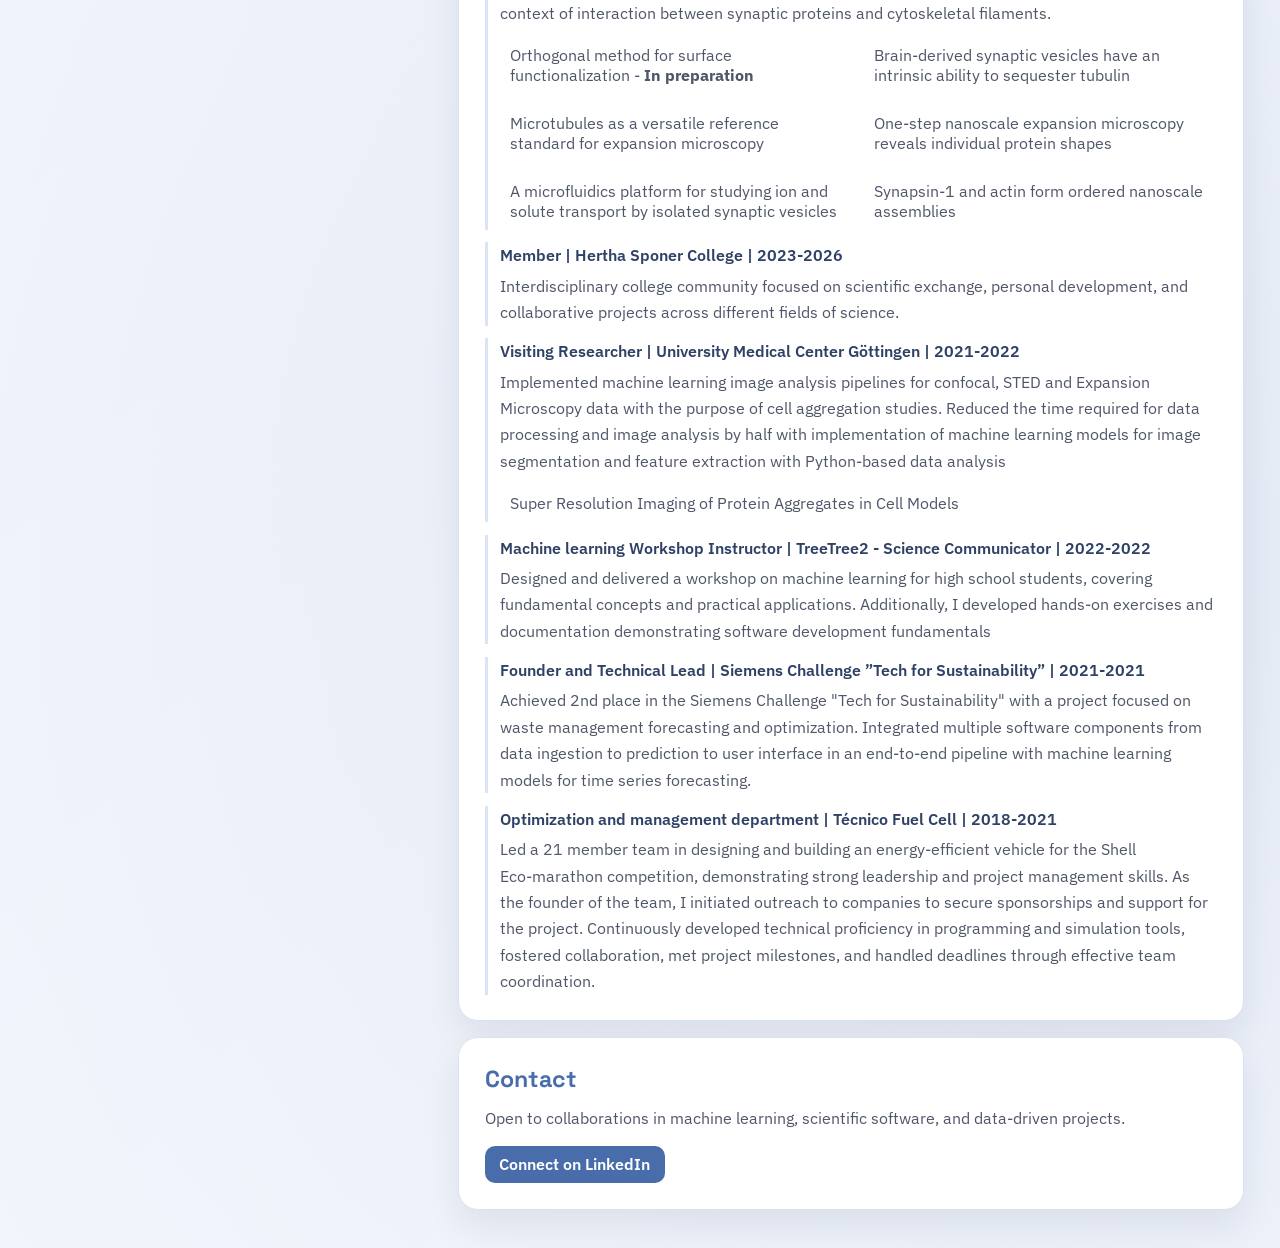
==== commit 12db7a4d: "Update of new publication" ====
--- a/index.html
+++ b/index.html
@@ -1,6 +1,15 @@
 <!DOCTYPE html>
 <html lang="en">
 	<head>
+		<!-- Google tag (gtag.js) -->
+		<script async src="https://www.googletagmanager.com/gtag/js?id=G-2NRBNKEG54"></script>
+		<script>
+		window.dataLayer = window.dataLayer || [];
+		function gtag(){dataLayer.push(arguments);}
+		gtag('js', new Date());
+
+		gtag('config', 'G-2NRBNKEG54');
+		</script>
 		<meta charset="UTF-8" />
 		<meta name="viewport" content="width=device-width, initial-scale=1.0" />
 		<title>Tiago Mimoso | Personal Website</title>
@@ -246,7 +255,7 @@
 						work.
 					</p>
 					<div class="cards hobby-grid" aria-label="Hobbies list">
-						<a class="card hobby-card card-clickable" href="hobbies/learning-new-tools.html">
+						<a class="card hobby-card card-clickable" href="hobbies/learning_new_tools.html">
 							<h3>Learning New Tools</h3>
 							<p>Trying frameworks, workflows, and technical ideas that sharpen practical skills.</p>
 						</a>
@@ -262,7 +271,7 @@
 							<h3>Fitness</h3>
 							<p>Mens Sana in Corpore Sano</p>
 						</a>
-						<a class="card hobby-card card-clickable" href="hobbies/science-communication.html">
+						<a class="card hobby-card card-clickable" href="hobbies/science_communication.html">
 							<h3>Science Communication</h3>
 							<p>Educational projects and ways to make science clearer and more engaging.</p>
 						</a>
@@ -286,17 +295,20 @@
 								<a>
 									Orthogonal method for surface functionalization - <b>In preparation</b>
 								</a>
+								<a href="https://link.springer.com/article/10.1186/s12915-025-02464-9" target="_blank" rel="noreferrer noopener">
+									Brain-derived synaptic vesicles have an intrinsic ability to sequester tubulin
+								</a>
+								<a href="https://www.nature.com/articles/s42003-025-07967-3" target="_blank" rel="noreferrer noopener">
+									Microtubules as a versatile reference standard for expansion microscopy
+								</a>
+								<a href="https://www.nature.com/articles/s41587-024-02431-9" target="_blank" rel="noreferrer noopener">
+									One-step nanoscale expansion microscopy reveals individual protein shapes
+								</a>
 								<a href="https://www.sciencedirect.com/science/article/pii/S0927776526006089" target="_blank" rel="noreferrer noopener">
 									A microfluidics platform for studying ion and solute transport by isolated synaptic vesicles
 								</a>
-								<a href="https://link.springer.com/article/10.1186/s12915-025-02464-9" target="_blank" rel="noreferrer noopener">
-									Brain-derived synaptic vesicles have an intrinsic ability to sequester tubulin
-								</a>
-								<a href="https://www.nature.com/articles/s42003-025-07967-3" target="_blank" rel="noreferrer noopener">
-									Microtubules as a versatile reference standard for expansion microscopy
-								</a>
-								<a href="https://www.nature.com/articles/s41587-024-02431-9" target="_blank" rel="noreferrer noopener">
-									One-step nanoscale expansion microscopy reveals individual protein shapes
+								<a href="https://www.biorxiv.org/content/10.64898/2026.09.25.754542v1" target="_blank" rel="noreferrer noopener">
+									Synapsin-1 and actin form ordered nanoscale assemblies
 								</a>
 							</div>
 						</article>
